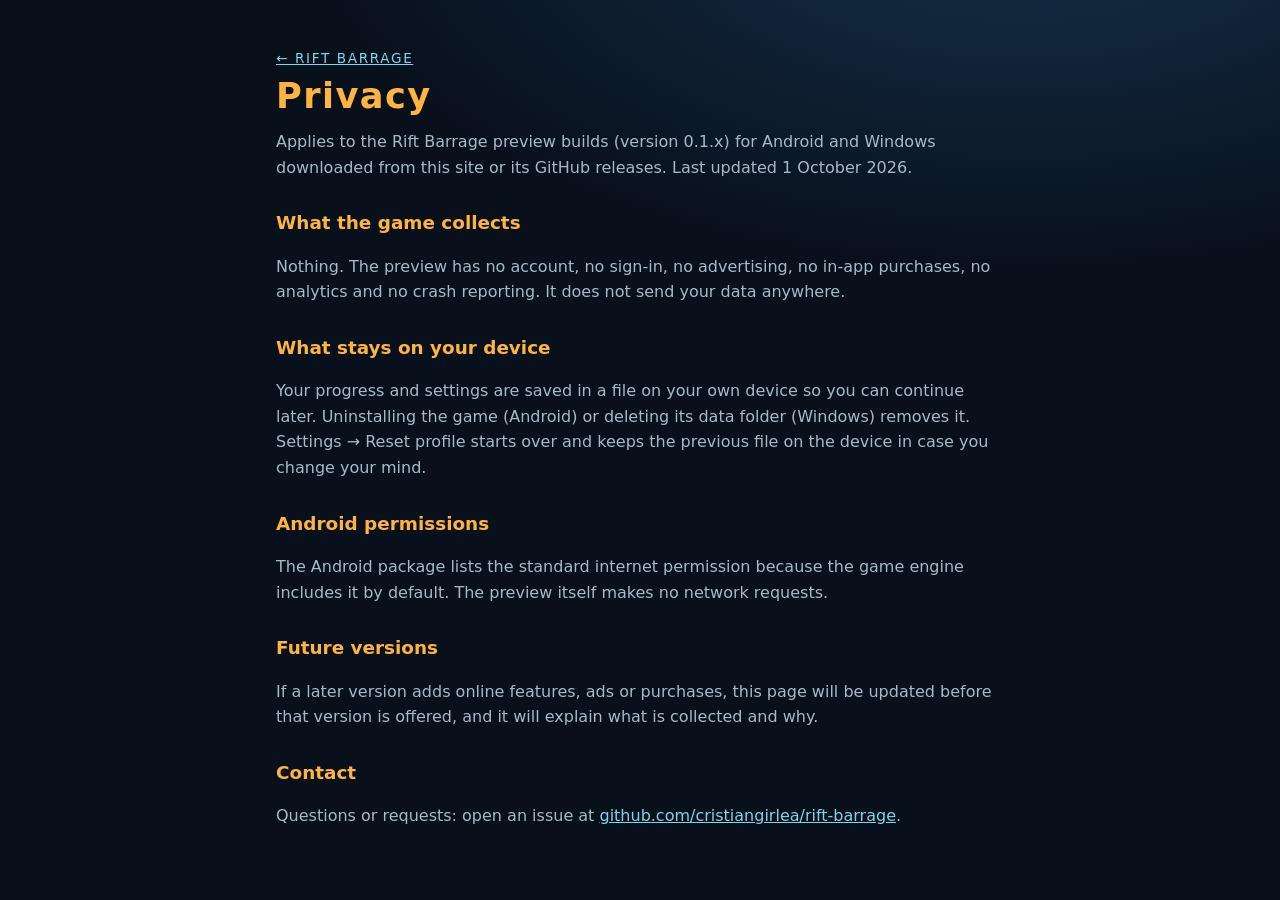
==== site/privacy/index.html @ e7290a7e "Rift Barrage public site, screenshots and release notes (preview 0.1.0)" ====
<!doctype html>
<html lang="en">
<head>
  <meta charset="utf-8">
  <meta name="viewport" content="width=device-width, initial-scale=1">
  <title>Rift Barrage Privacy</title>
  <meta name="description" content="Privacy information for the Rift Barrage preview builds.">
  <meta name="theme-color" content="#08101c">
  <link rel="stylesheet" href="../style.css">
</head>
<body>
  <main class="doc">
    <p class="kicker"><a href="../">← Rift Barrage</a></p>
    <h1>Privacy</h1>
    <p>Applies to the Rift Barrage preview builds (version 0.1.x) for Android and Windows downloaded from this site or its GitHub releases. Last updated 1 October 2026.</p>

    <h2>What the game collects</h2>
    <p>Nothing. The preview has no account, no sign-in, no advertising, no in-app purchases, no analytics and no crash reporting. It does not send your data anywhere.</p>

    <h2>What stays on your device</h2>
    <p>Your progress and settings are saved in a file on your own device so you can continue later. Uninstalling the game (Android) or deleting its data folder (Windows) removes it. Settings → Reset profile starts over and keeps the previous file on the device in case you change your mind.</p>

    <h2>Android permissions</h2>
    <p>The Android package lists the standard internet permission because the game engine includes it by default. The preview itself makes no network requests.</p>

    <h2>Future versions</h2>
    <p>If a later version adds online features, ads or purchases, this page will be updated before that version is offered, and it will explain what is collected and why.</p>

    <h2>Contact</h2>
    <p>Questions or requests: open an issue at <a href="https://github.com/cristiangirlea/rift-barrage/issues">github.com/cristiangirlea/rift-barrage</a>.</p>
  </main>
</body>
</html>
---- site/style.css ----
:root {
  --bg: #08101c;
  --panel: #0f1c2c;
  --panel-edge: #1d3247;
  --ink: #eef2f0;
  --muted: #a7b9c7;
  --amber: #ffb340;
  --amber-ink: #1d1206;
  --cyan: #7dd7e6;
}

* { box-sizing: border-box; }
html { background: var(--bg); }
body {
  margin: 0;
  background: radial-gradient(1200px 600px at 80% -10%, #16314a 0%, transparent 60%), var(--bg);
  color: var(--ink);
  font: 16px/1.6 system-ui, -apple-system, "Segoe UI", Roboto, sans-serif;
}
a { color: var(--cyan); }
code { background: #0b1626; border: 1px solid var(--panel-edge); border-radius: 4px; padding: 0 4px; font-size: 0.92em; }

.hero { position: relative; min-height: 78vh; display: flex; align-items: flex-end; overflow: hidden; }
.hero-art { position: absolute; inset: 0; width: 100%; height: 100%; object-fit: cover; object-position: center 50%; opacity: 0.6; }
.hero::after { content: ""; position: absolute; inset: 0; background: linear-gradient(180deg, transparent 40%, var(--bg) 96%); }
.hero-text { position: relative; z-index: 1; max-width: 1100px; width: 100%; margin: 0 auto; padding: 48px 16px 56px; }
.kicker { color: var(--cyan); letter-spacing: 0.12em; text-transform: uppercase; font-size: 0.85rem; margin: 0; }
h1 { font-size: clamp(2.6rem, 8vw, 5.2rem); line-height: 1; margin: 8px 0 12px; color: var(--amber); letter-spacing: 0.04em; }
.lead { font-size: clamp(1rem, 2.4vw, 1.25rem); max-width: 640px; margin: 0 0 24px; }
.downloads { display: flex; flex-wrap: wrap; gap: 12px; }
.btn { display: inline-block; padding: 14px 22px; border-radius: 8px; border: 1px solid var(--panel-edge); background: var(--panel);
  color: var(--ink); text-decoration: none; font-weight: 600; }
.btn:hover { border-color: var(--cyan); }
.btn.primary { background: var(--amber); color: var(--amber-ink); border-color: var(--amber); }
.btn.primary:hover { filter: brightness(1.06); }
.fine { color: var(--muted); font-size: 0.9rem; }

main { max-width: 1100px; margin: 0 auto; padding: 0 16px; }
.features { display: grid; grid-template-columns: repeat(auto-fit, minmax(240px, 1fr)); gap: 16px; margin: 8px 0 48px; }
.features article { background: var(--panel); border: 1px solid var(--panel-edge); border-radius: 10px; padding: 18px; }
.features h2 { color: var(--amber); font-size: 1.1rem; margin: 0 0 6px; }
.features p { margin: 0; color: var(--muted); }

.section-title { font-size: 1.5rem; margin: 0 0 16px; }
.gallery { display: grid; grid-template-columns: repeat(auto-fit, minmax(300px, 1fr)); gap: 14px; margin-bottom: 48px; }
.gallery figure { margin: 0; background: var(--panel); border: 1px solid var(--panel-edge); border-radius: 10px; overflow: hidden; }
.gallery img { display: block; width: 100%; height: auto; aspect-ratio: 16 / 9; object-fit: cover; }
.gallery figcaption { padding: 8px 12px; color: var(--muted); font-size: 0.9rem; }

.install { margin-bottom: 48px; }
.columns { display: grid; grid-template-columns: repeat(auto-fit, minmax(280px, 1fr)); gap: 16px; }
.columns > div { background: var(--panel); border: 1px solid var(--panel-edge); border-radius: 10px; padding: 18px; }
.columns h3 { margin: 0 0 6px; color: var(--amber); }
.columns ol { margin: 0; padding-left: 20px; color: var(--muted); }

footer { border-top: 1px solid var(--panel-edge); text-align: center; padding: 24px 16px 36px; }
footer p { margin: 4px 0; }

.doc { max-width: 760px; margin: 0 auto; padding: 48px 16px; }
.doc h1 { font-size: 2.2rem; }
.doc h2 { color: var(--amber); font-size: 1.15rem; margin-top: 28px; }
.doc p, .doc li { color: var(--muted); }
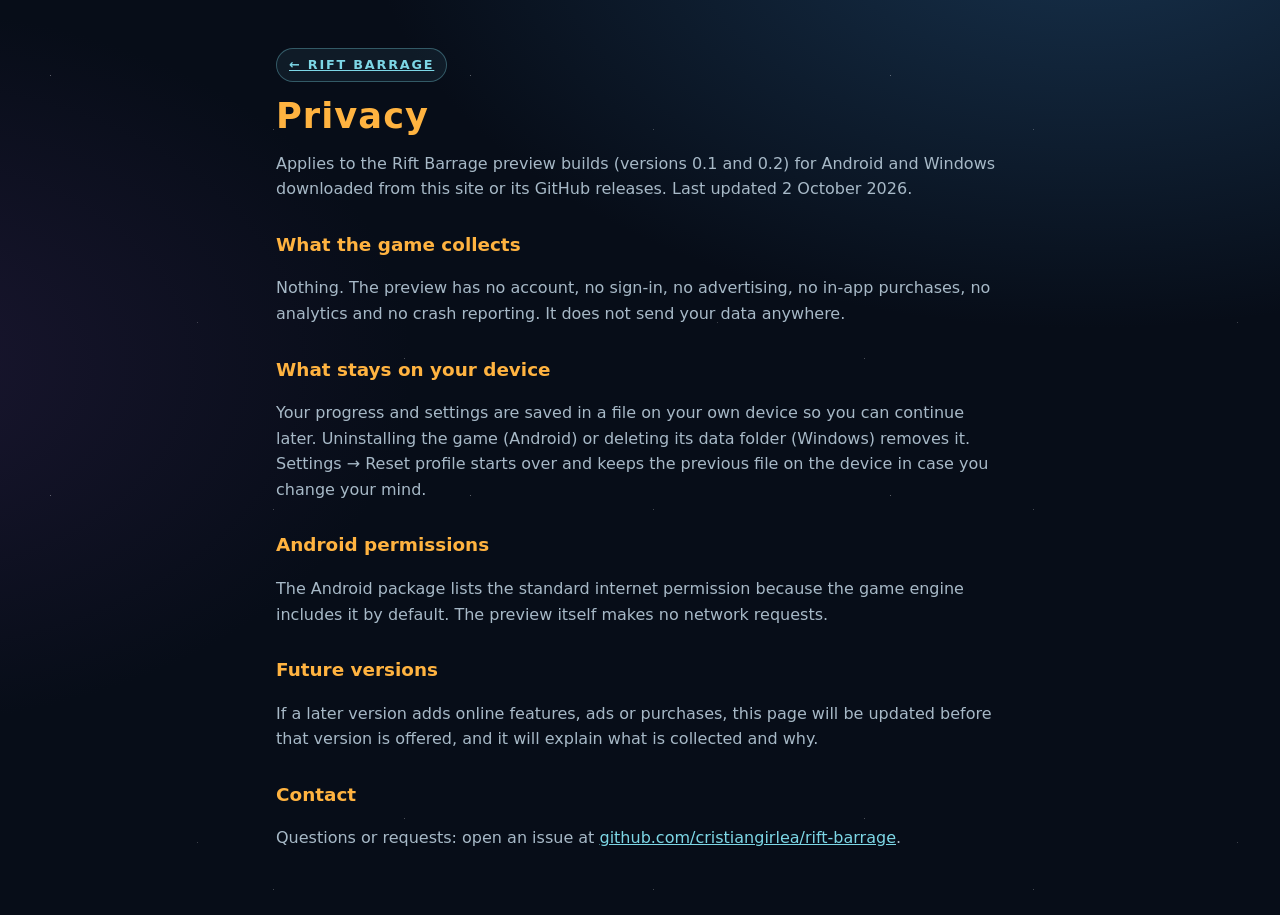
==== commit 8506a5b8: "Redesign the site: gameplay loop hero, 0.2.0 screenshots, FAQ and social card Fresh captures from th" ====
--- a/site/privacy/index.html
+++ b/site/privacy/index.html
@@ -12,7 +12,7 @@
   <main class="doc">
     <p class="kicker"><a href="../">← Rift Barrage</a></p>
     <h1>Privacy</h1>
-    <p>Applies to the Rift Barrage preview builds (version 0.1.x) for Android and Windows downloaded from this site or its GitHub releases. Last updated 1 October 2026.</p>
+    <p>Applies to the Rift Barrage preview builds (versions 0.1 and 0.2) for Android and Windows downloaded from this site or its GitHub releases. Last updated 2 October 2026.</p>
 
     <h2>What the game collects</h2>
     <p>Nothing. The preview has no account, no sign-in, no advertising, no in-app purchases, no analytics and no crash reporting. It does not send your data anywhere.</p>
--- a/site/style.css
+++ b/site/style.css
@@ -1,62 +1,191 @@
 :root {
-  --bg: #08101c;
-  --panel: #0f1c2c;
-  --panel-edge: #1d3247;
+  --bg: #070d18;
+  --bg-2: #0b1424;
+  --panel: #0f1c2e;
+  --panel-edge: #1d3350;
   --ink: #eef2f0;
   --muted: #a7b9c7;
   --amber: #ffb340;
+  --amber-2: #ff8a3d;
   --amber-ink: #1d1206;
   --cyan: #7dd7e6;
+  --red: #e0424f;
+  --radius: 14px;
+  --max: 1140px;
 }
 
 * { box-sizing: border-box; }
-html { background: var(--bg); }
+html { background: var(--bg); scroll-behavior: smooth; }
 body {
   margin: 0;
-  background: radial-gradient(1200px 600px at 80% -10%, #16314a 0%, transparent 60%), var(--bg);
   color: var(--ink);
   font: 16px/1.6 system-ui, -apple-system, "Segoe UI", Roboto, sans-serif;
+  background:
+    radial-gradient(1px 1px at 12% 18%, #ffffff55 50%, transparent 51%),
+    radial-gradient(1px 1px at 72% 34%, #ffffff40 50%, transparent 51%),
+    radial-gradient(1.5px 1.5px at 38% 62%, #ffffff35 50%, transparent 51%),
+    radial-gradient(1px 1px at 88% 78%, #ffffff45 50%, transparent 51%),
+    radial-gradient(1200px 700px at 85% -10%, #17324d 0%, transparent 60%),
+    radial-gradient(900px 600px at -10% 40%, #1a1630 0%, transparent 60%),
+    var(--bg);
+  background-size: 420px 420px, 380px 380px, 520px 520px, 460px 460px, auto, auto, auto;
 }
 a { color: var(--cyan); }
+img { max-width: 100%; }
 code { background: #0b1626; border: 1px solid var(--panel-edge); border-radius: 4px; padding: 0 4px; font-size: 0.92em; }
+:focus-visible { outline: 2px solid var(--cyan); outline-offset: 3px; }
 
-.hero { position: relative; min-height: 78vh; display: flex; align-items: flex-end; overflow: hidden; }
-.hero-art { position: absolute; inset: 0; width: 100%; height: 100%; object-fit: cover; object-position: center 50%; opacity: 0.6; }
-.hero::after { content: ""; position: absolute; inset: 0; background: linear-gradient(180deg, transparent 40%, var(--bg) 96%); }
-.hero-text { position: relative; z-index: 1; max-width: 1100px; width: 100%; margin: 0 auto; padding: 48px 16px 56px; }
-.kicker { color: var(--cyan); letter-spacing: 0.12em; text-transform: uppercase; font-size: 0.85rem; margin: 0; }
-h1 { font-size: clamp(2.6rem, 8vw, 5.2rem); line-height: 1; margin: 8px 0 12px; color: var(--amber); letter-spacing: 0.04em; }
-.lead { font-size: clamp(1rem, 2.4vw, 1.25rem); max-width: 640px; margin: 0 0 24px; }
+/* ---------- top bar ---------- */
+.topbar {
+  position: sticky; top: 0; z-index: 10;
+  display: flex; align-items: center; justify-content: space-between; gap: 12px;
+  padding: 10px max(16px, calc((100% - var(--max)) / 2));
+  background: #070d18cc; backdrop-filter: blur(10px); border-bottom: 1px solid #1d335080;
+}
+.brand { display: flex; align-items: center; gap: 10px; color: var(--ink); text-decoration: none; font-weight: 800; letter-spacing: 0.08em; text-transform: uppercase; font-size: 0.95rem; }
+.brand img { border-radius: 50%; }
+.nav-links { display: flex; align-items: center; gap: 18px; }
+.nav-links a:not(.btn) { color: var(--muted); text-decoration: none; font-size: 0.95rem; }
+.nav-links a:not(.btn):hover { color: var(--ink); }
+
+/* ---------- buttons ---------- */
+.btn {
+  display: inline-flex; align-items: center; gap: 12px;
+  padding: 14px 22px; border-radius: 10px; border: 1px solid var(--panel-edge);
+  background: #0f1c2ecc; color: var(--ink); text-decoration: none; font-weight: 700;
+  transition: transform 0.15s ease, border-color 0.15s ease, box-shadow 0.15s ease;
+}
+.btn:hover { border-color: var(--cyan); transform: translateY(-2px); }
+.btn svg { width: 26px; height: 26px; fill: currentColor; flex: none; }
+.btn span { display: flex; flex-direction: column; line-height: 1.2; text-align: left; }
+.btn small { font-weight: 500; opacity: 0.75; font-size: 0.78rem; }
+.btn.primary {
+  background: linear-gradient(180deg, #ffc35e, var(--amber) 55%, var(--amber-2));
+  color: var(--amber-ink); border-color: #ffcb70;
+  box-shadow: 0 8px 30px #ffb34040, inset 0 1px 0 #fff6;
+}
+.btn.primary:hover { box-shadow: 0 12px 38px #ffb34066, inset 0 1px 0 #fff6; }
+.btn.big { padding: 16px 24px; font-size: 1.05rem; }
+.btn.small { padding: 8px 14px; font-size: 0.9rem; }
+
+/* ---------- hero ---------- */
+.hero { position: relative; min-height: min(88vh, 820px); display: flex; align-items: center; overflow: hidden; }
+.hero-art { position: absolute; inset: 0; width: 100%; height: 100%; object-fit: cover; opacity: 0.16; filter: blur(2px) saturate(1.2); }
+.hero::before { content: ""; position: absolute; inset: 0; background: radial-gradient(700px 500px at 75% 45%, #e0424f22, transparent 70%); z-index: 0; }
+.hero-inner { position: relative; z-index: 1; max-width: var(--max); width: 100%; margin: 0 auto; padding: 64px 16px 64px;
+  display: grid; grid-template-columns: 1fr 1.15fr; gap: 40px; align-items: center; }
+.hero::after { content: ""; position: absolute; inset: 0; background: linear-gradient(180deg, transparent 50%, var(--bg) 98%); }
+.hero-text { position: relative; }
+.kicker { display: inline-block; color: var(--cyan); letter-spacing: 0.14em; text-transform: uppercase; font-size: 0.8rem; font-weight: 700;
+  margin: 0; padding: 6px 12px; border: 1px solid #7dd7e655; border-radius: 999px; background: #7dd7e612; }
+h1 {
+  font-size: clamp(3rem, 10vw, 6.4rem); line-height: 0.92; margin: 18px 0 18px; letter-spacing: 0.03em; font-weight: 900;
+  background: linear-gradient(180deg, #ffe0a3 0%, var(--amber) 45%, var(--amber-2) 100%);
+  -webkit-background-clip: text; background-clip: text; color: transparent;
+  filter: drop-shadow(0 6px 28px #ff8a3d55);
+}
+.lead { font-size: clamp(1.15rem, 2.6vw, 1.6rem); line-height: 1.35; max-width: 620px; margin: 0 0 12px; }
+.lead strong { color: var(--amber); font-weight: 700; }
+.sub { color: var(--muted); max-width: 560px; margin: 0 0 28px; font-size: 1.05rem; }
 .downloads { display: flex; flex-wrap: wrap; gap: 12px; }
-.btn { display: inline-block; padding: 14px 22px; border-radius: 8px; border: 1px solid var(--panel-edge); background: var(--panel);
-  color: var(--ink); text-decoration: none; font-weight: 600; }
-.btn:hover { border-color: var(--cyan); }
-.btn.primary { background: var(--amber); color: var(--amber-ink); border-color: var(--amber); }
-.btn.primary:hover { filter: brightness(1.06); }
+.downloads.center { justify-content: center; }
+.trust { display: flex; flex-wrap: wrap; gap: 8px 18px; list-style: none; padding: 0; margin: 22px 0 0; color: var(--muted); font-size: 0.92rem; }
+.trust li::before { content: "✓"; color: var(--cyan); margin-right: 6px; font-weight: 800; }
+
+/* ---------- stats ---------- */
+.stats {
+  max-width: var(--max); margin: -8px auto 56px; padding: 0 16px;
+  display: grid; grid-template-columns: repeat(5, 1fr); gap: 12px; position: relative; z-index: 2;
+}
+.stats div { background: linear-gradient(180deg, #12233a, var(--panel)); border: 1px solid var(--panel-edge); border-radius: var(--radius); padding: 18px 14px; text-align: center; }
+.stats strong { display: block; font-size: clamp(1.8rem, 4vw, 2.6rem); line-height: 1; color: var(--amber); font-weight: 900; }
+.stats span { color: var(--muted); font-size: 0.88rem; }
+
+/* ---------- layout ---------- */
+main { max-width: var(--max); margin: 0 auto; padding: 0 16px; }
+section { margin-bottom: 88px; }
+.section-title { font-size: clamp(1.6rem, 3.4vw, 2.2rem); margin: 0 0 22px; }
+.eyebrow { color: var(--cyan); text-transform: uppercase; letter-spacing: 0.14em; font-size: 0.78rem; font-weight: 800; margin: 0 0 6px; }
 .fine { color: var(--muted); font-size: 0.9rem; }
 
-main { max-width: 1100px; margin: 0 auto; padding: 0 16px; }
-.features { display: grid; grid-template-columns: repeat(auto-fit, minmax(240px, 1fr)); gap: 16px; margin: 8px 0 48px; }
-.features article { background: var(--panel); border: 1px solid var(--panel-edge); border-radius: 10px; padding: 18px; }
-.features h2 { color: var(--amber); font-size: 1.1rem; margin: 0 0 6px; }
-.features p { margin: 0; color: var(--muted); }
+/* ---------- gameplay clip ---------- */
+.clip { margin: 0; text-align: center; transform: perspective(1400px) rotateY(-6deg); }
+.clip img {
+  display: block; width: 100%; border-radius: var(--radius); border: 1px solid var(--panel-edge);
+  box-shadow: 0 30px 80px #000a, 0 0 0 1px #ffffff08, 0 0 60px #7dd7e614;
+}
+.clip figcaption { color: var(--muted); font-size: 0.85rem; margin-top: 10px; }
 
-.section-title { font-size: 1.5rem; margin: 0 0 16px; }
-.gallery { display: grid; grid-template-columns: repeat(auto-fit, minmax(300px, 1fr)); gap: 14px; margin-bottom: 48px; }
-.gallery figure { margin: 0; background: var(--panel); border: 1px solid var(--panel-edge); border-radius: 10px; overflow: hidden; }
-.gallery img { display: block; width: 100%; height: auto; aspect-ratio: 16 / 9; object-fit: cover; }
-.gallery figcaption { padding: 8px 12px; color: var(--muted); font-size: 0.9rem; }
+/* ---------- feature rows ---------- */
+.rows { display: grid; gap: 64px; }
+.row { display: grid; grid-template-columns: 1.15fr 1fr; gap: 40px; align-items: center; }
+.row.flip > img { order: 2; }
+.row > img { width: 100%; border-radius: var(--radius); border: 1px solid var(--panel-edge); box-shadow: 0 20px 60px #0009; }
+.row h2 { font-size: clamp(1.5rem, 3vw, 2.1rem); line-height: 1.15; margin: 0 0 12px; }
+.row p:not(.eyebrow) { color: var(--muted); margin: 0; font-size: 1.05rem; }
 
-.install { margin-bottom: 48px; }
-.columns { display: grid; grid-template-columns: repeat(auto-fit, minmax(280px, 1fr)); gap: 16px; }
-.columns > div { background: var(--panel); border: 1px solid var(--panel-edge); border-radius: 10px; padding: 18px; }
-.columns h3 { margin: 0 0 6px; color: var(--amber); }
+/* ---------- new in ---------- */
+.cards { list-style: none; padding: 0; margin: 0 0 12px; display: grid; grid-template-columns: repeat(auto-fit, minmax(260px, 1fr)); gap: 14px; }
+.cards li { background: var(--panel); border: 1px solid var(--panel-edge); border-radius: var(--radius); padding: 18px 18px 18px 20px; color: var(--muted); border-left: 3px solid var(--amber); }
+.cards strong { display: block; color: var(--ink); margin-bottom: 4px; }
+
+/* ---------- gallery ---------- */
+.gallery { display: grid; grid-template-columns: repeat(auto-fit, minmax(260px, 1fr)); gap: 14px; }
+.gallery figure { margin: 0; background: var(--panel); border: 1px solid var(--panel-edge); border-radius: var(--radius); overflow: hidden; }
+.gallery img { display: block; width: 100%; height: auto; aspect-ratio: 16 / 9; object-fit: cover; transition: transform 0.3s ease; }
+.gallery figure:hover img { transform: scale(1.03); }
+.gallery figcaption { padding: 10px 14px; color: var(--muted); font-size: 0.9rem; }
+
+/* ---------- install ---------- */
+.columns { display: grid; grid-template-columns: repeat(auto-fit, minmax(280px, 1fr)); gap: 16px; margin-bottom: 8px; }
+.columns > div { background: var(--panel); border: 1px solid var(--panel-edge); border-radius: var(--radius); padding: 20px; }
+.columns h3 { margin: 0 0 8px; color: var(--amber); }
 .columns ol { margin: 0; padding-left: 20px; color: var(--muted); }
 
-footer { border-top: 1px solid var(--panel-edge); text-align: center; padding: 24px 16px 36px; }
+/* ---------- FAQ ---------- */
+.faq details { background: var(--panel); border: 1px solid var(--panel-edge); border-radius: 12px; margin-bottom: 10px; }
+.faq summary { cursor: pointer; padding: 16px 20px; font-weight: 700; list-style: none; display: flex; justify-content: space-between; gap: 12px; }
+.faq summary::-webkit-details-marker { display: none; }
+.faq summary::after { content: "+"; color: var(--amber); font-size: 1.3rem; line-height: 1; transition: transform 0.2s ease; }
+.faq details[open] summary::after { transform: rotate(45deg); }
+.faq details p { margin: 0; padding: 0 20px 18px; color: var(--muted); }
+
+/* ---------- final CTA ---------- */
+.final {
+  text-align: center; padding: 56px 20px; border-radius: 20px; border: 1px solid var(--panel-edge);
+  background: radial-gradient(600px 240px at 50% 0%, #ffb34022, transparent 70%), linear-gradient(180deg, #12233a, var(--panel));
+}
+.final h2 { font-size: clamp(1.8rem, 4vw, 2.6rem); margin: 0 0 6px; }
+.final p { color: var(--muted); margin: 0 0 24px; }
+
+/* ---------- footer ---------- */
+footer { border-top: 1px solid var(--panel-edge); text-align: center; padding: 28px 16px 40px; color: var(--muted); }
 footer p { margin: 4px 0; }
 
+/* ---------- privacy and other docs ---------- */
 .doc { max-width: 760px; margin: 0 auto; padding: 48px 16px; }
-.doc h1 { font-size: 2.2rem; }
+.doc h1 { font-size: 2.2rem; background: none; color: var(--amber); filter: none; -webkit-background-clip: initial; background-clip: initial; }
 .doc h2 { color: var(--amber); font-size: 1.15rem; margin-top: 28px; }
 .doc p, .doc li { color: var(--muted); }
+
+/* ---------- small screens ---------- */
+@media (max-width: 860px) {
+  .stats { grid-template-columns: repeat(3, 1fr); }
+  .row, .row.flip { grid-template-columns: 1fr; gap: 18px; }
+  .row.flip > img { order: 0; }
+  .nav-links a:not(.btn) { display: none; }
+  .hero-inner { grid-template-columns: 1fr; gap: 28px; padding-top: 40px; }
+  .clip { transform: none; }
+}
+@media (max-width: 520px) {
+  .stats { grid-template-columns: repeat(2, 1fr); }
+  .stats div:last-child { grid-column: 1 / -1; }
+  .btn.big { width: 100%; }
+  .hero-inner { padding-top: 28px; }
+  .kicker { letter-spacing: 0.06em; font-size: 0.72rem; }
+}
+@media (prefers-reduced-motion: reduce) {
+  .clip { transform: none; }
+  html { scroll-behavior: auto; }
+  .btn, .gallery img, .faq summary::after { transition: none; }
+}
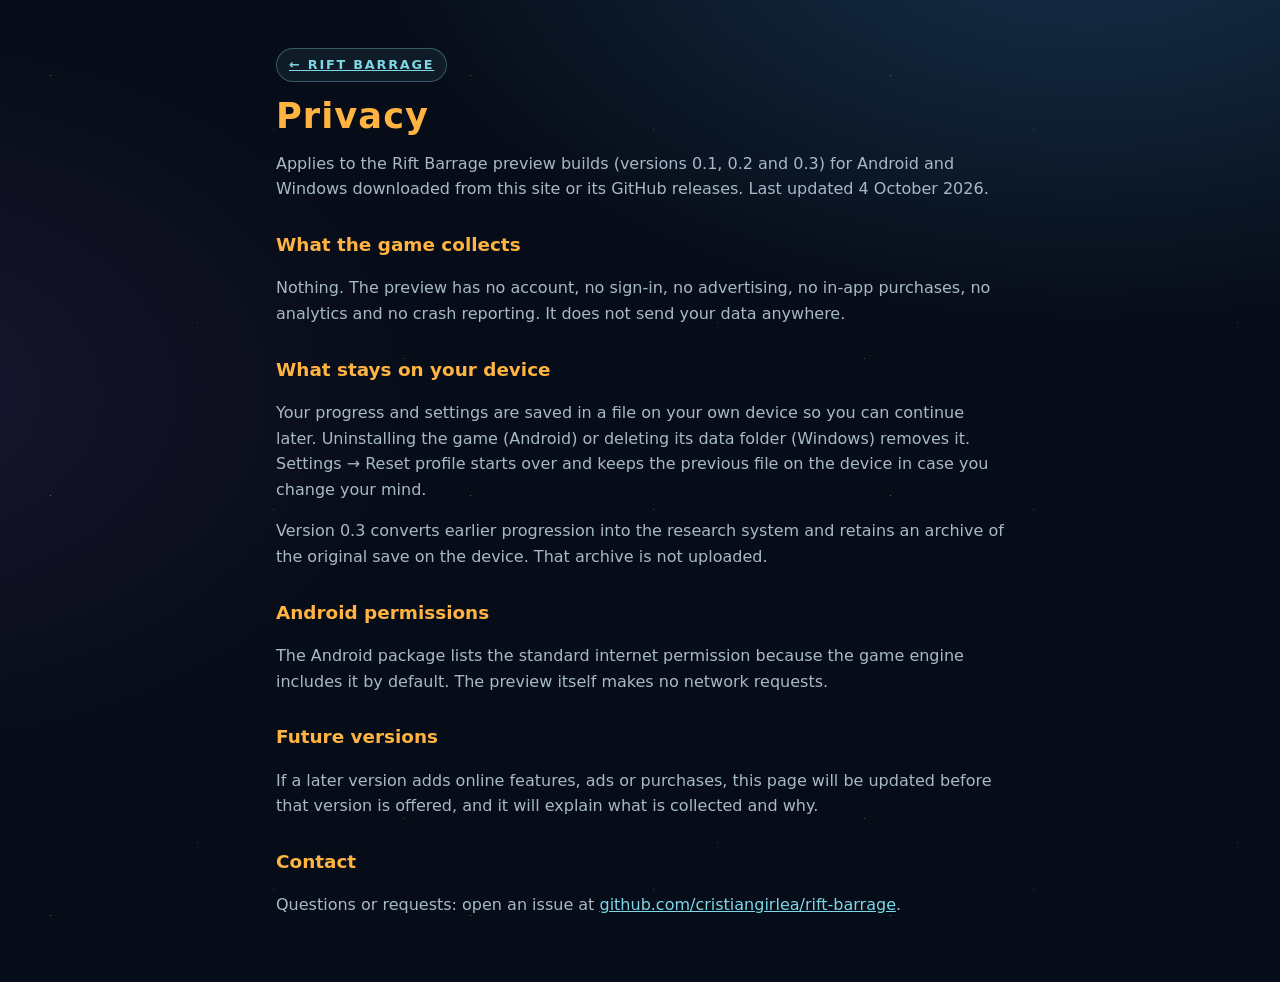
==== commit 3637d9d2: "Preview 0.3.0: detailed fleet and research progression" ====
--- a/site/privacy/index.html
+++ b/site/privacy/index.html
@@ -12,13 +12,14 @@
   <main class="doc">
     <p class="kicker"><a href="../">← Rift Barrage</a></p>
     <h1>Privacy</h1>
-    <p>Applies to the Rift Barrage preview builds (versions 0.1 and 0.2) for Android and Windows downloaded from this site or its GitHub releases. Last updated 2 October 2026.</p>
+    <p>Applies to the Rift Barrage preview builds (versions 0.1, 0.2 and 0.3) for Android and Windows downloaded from this site or its GitHub releases. Last updated 4 October 2026.</p>
 
     <h2>What the game collects</h2>
     <p>Nothing. The preview has no account, no sign-in, no advertising, no in-app purchases, no analytics and no crash reporting. It does not send your data anywhere.</p>
 
     <h2>What stays on your device</h2>
     <p>Your progress and settings are saved in a file on your own device so you can continue later. Uninstalling the game (Android) or deleting its data folder (Windows) removes it. Settings → Reset profile starts over and keeps the previous file on the device in case you change your mind.</p>
+    <p>Version 0.3 converts earlier progression into the research system and retains an archive of the original save on the device. That archive is not uploaded.</p>
 
     <h2>Android permissions</h2>
     <p>The Android package lists the standard internet permission because the game engine includes it by default. The preview itself makes no network requests.</p>
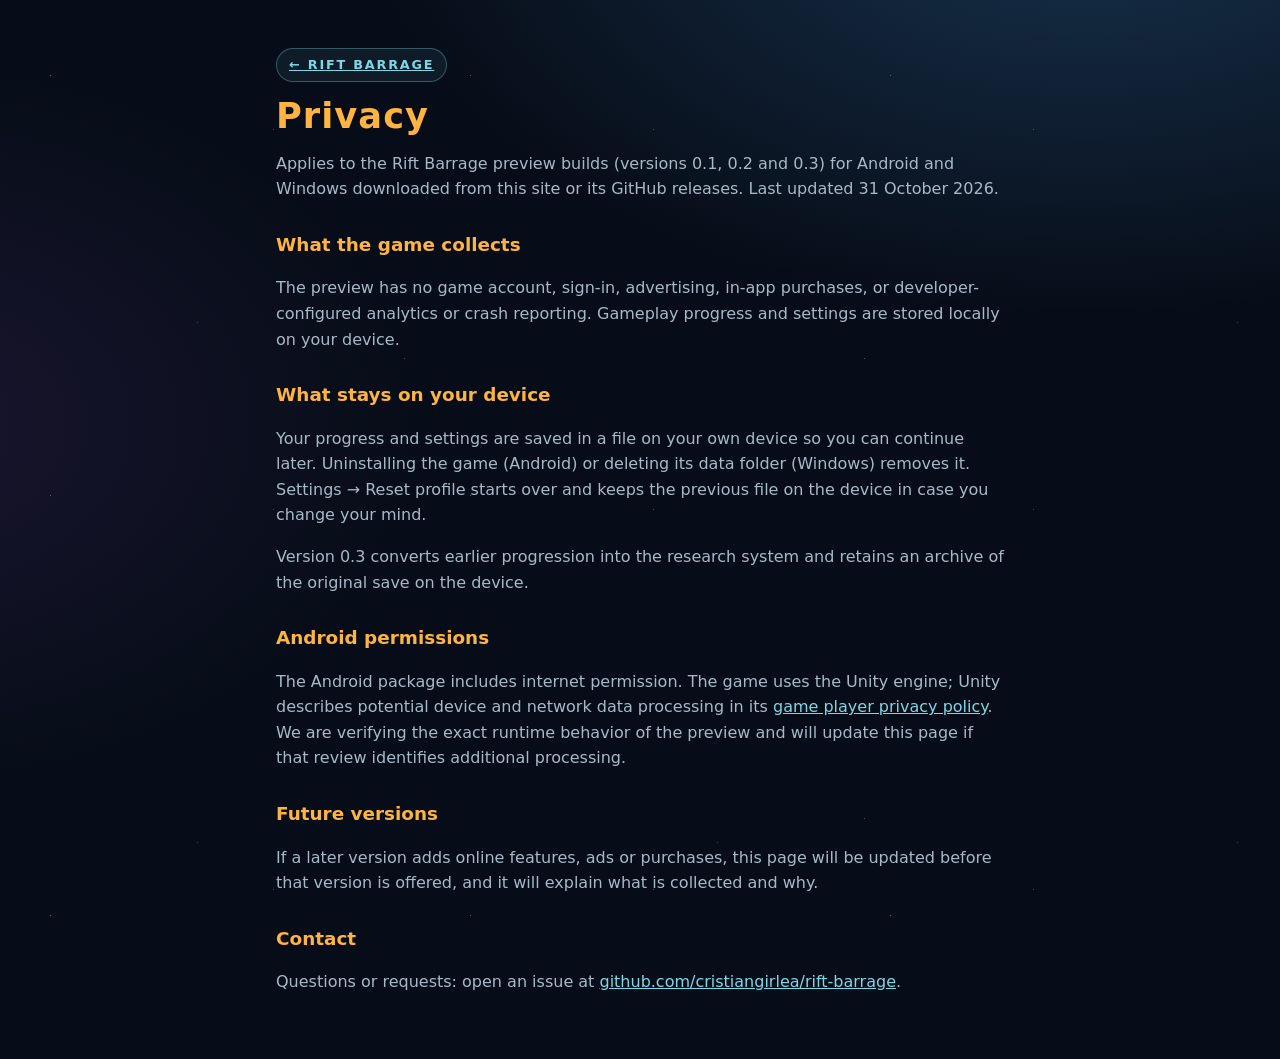
==== commit 8e1fa081: "Clarify preview progress and privacy" ====
--- a/site/privacy/index.html
+++ b/site/privacy/index.html
@@ -6,23 +6,24 @@
   <title>Rift Barrage Privacy</title>
   <meta name="description" content="Privacy information for the Rift Barrage preview builds.">
   <meta name="theme-color" content="#08101c">
+  <link rel="icon" type="image/png" sizes="32x32" href="../favicon-32.png">
   <link rel="stylesheet" href="../style.css">
 </head>
 <body>
   <main class="doc">
     <p class="kicker"><a href="../">← Rift Barrage</a></p>
     <h1>Privacy</h1>
-    <p>Applies to the Rift Barrage preview builds (versions 0.1, 0.2 and 0.3) for Android and Windows downloaded from this site or its GitHub releases. Last updated 4 October 2026.</p>
+    <p>Applies to the Rift Barrage preview builds (versions 0.1, 0.2 and 0.3) for Android and Windows downloaded from this site or its GitHub releases. Last updated 31 October 2026.</p>
 
     <h2>What the game collects</h2>
-    <p>Nothing. The preview has no account, no sign-in, no advertising, no in-app purchases, no analytics and no crash reporting. It does not send your data anywhere.</p>
+    <p>The preview has no game account, sign-in, advertising, in-app purchases, or developer-configured analytics or crash reporting. Gameplay progress and settings are stored locally on your device.</p>
 
     <h2>What stays on your device</h2>
     <p>Your progress and settings are saved in a file on your own device so you can continue later. Uninstalling the game (Android) or deleting its data folder (Windows) removes it. Settings → Reset profile starts over and keeps the previous file on the device in case you change your mind.</p>
-    <p>Version 0.3 converts earlier progression into the research system and retains an archive of the original save on the device. That archive is not uploaded.</p>
+    <p>Version 0.3 converts earlier progression into the research system and retains an archive of the original save on the device.</p>
 
     <h2>Android permissions</h2>
-    <p>The Android package lists the standard internet permission because the game engine includes it by default. The preview itself makes no network requests.</p>
+    <p>The Android package includes internet permission. The game uses the Unity engine; Unity describes potential device and network data processing in its <a href="https://unity.com/legal/game-player-and-app-user-privacy-policy">game player privacy policy</a>. We are verifying the exact runtime behavior of the preview and will update this page if that review identifies additional processing.</p>
 
     <h2>Future versions</h2>
     <p>If a later version adds online features, ads or purchases, this page will be updated before that version is offered, and it will explain what is collected and why.</p>
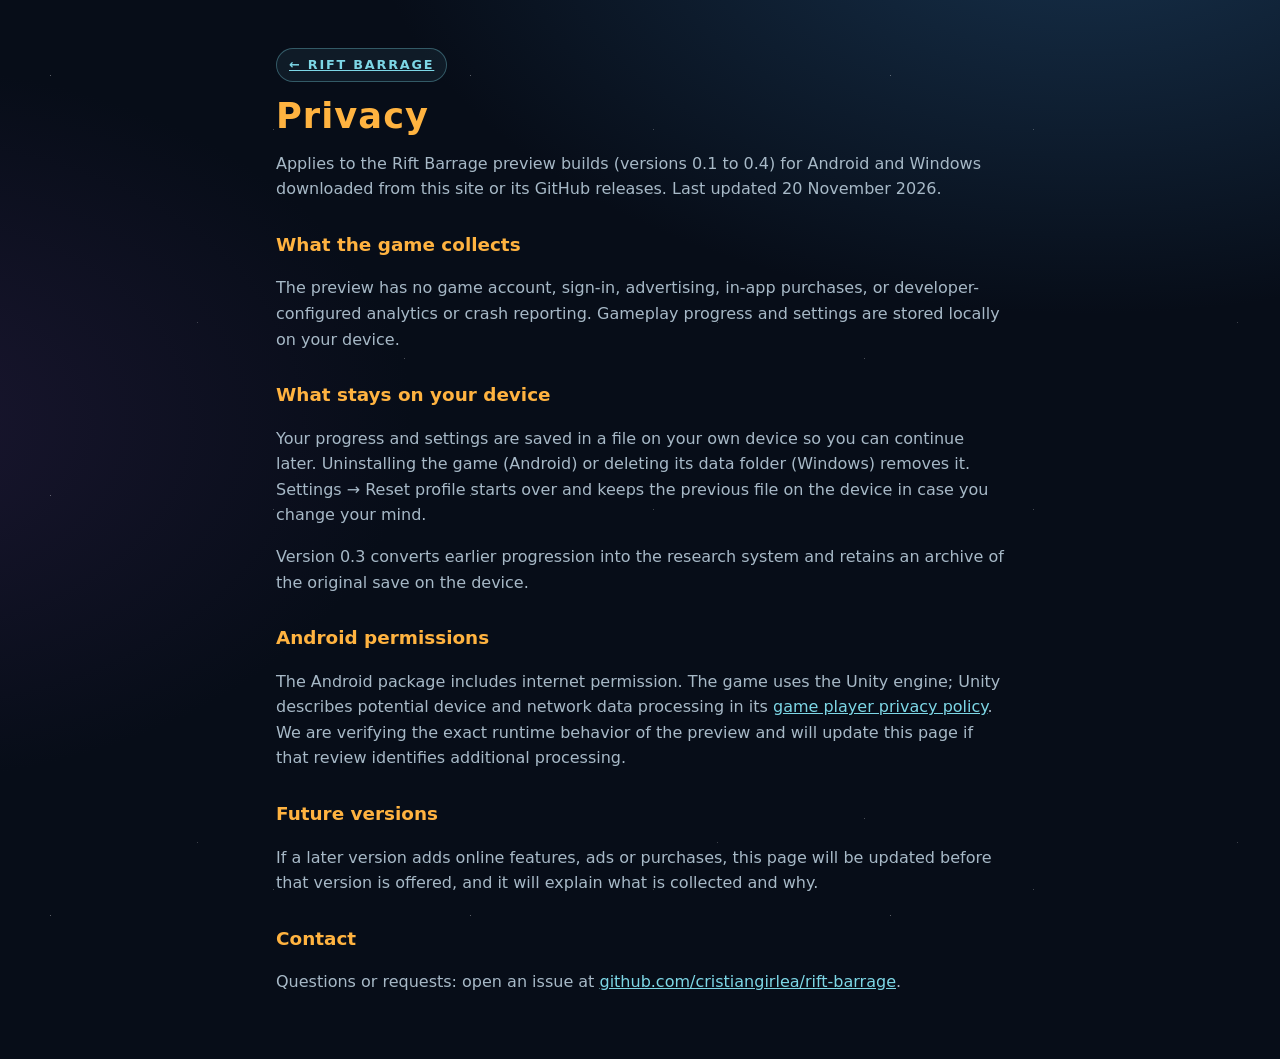
==== commit aa331207: "Preview 0.4.0: higher-tier ships, redesigned bosses and depth in motion" ====
--- a/site/privacy/index.html
+++ b/site/privacy/index.html
@@ -13,7 +13,7 @@
   <main class="doc">
     <p class="kicker"><a href="../">← Rift Barrage</a></p>
     <h1>Privacy</h1>
-    <p>Applies to the Rift Barrage preview builds (versions 0.1, 0.2 and 0.3) for Android and Windows downloaded from this site or its GitHub releases. Last updated 31 October 2026.</p>
+    <p>Applies to the Rift Barrage preview builds (versions 0.1 to 0.4) for Android and Windows downloaded from this site or its GitHub releases. Last updated 20 November 2026.</p>
 
     <h2>What the game collects</h2>
     <p>The preview has no game account, sign-in, advertising, in-app purchases, or developer-configured analytics or crash reporting. Gameplay progress and settings are stored locally on your device.</p>
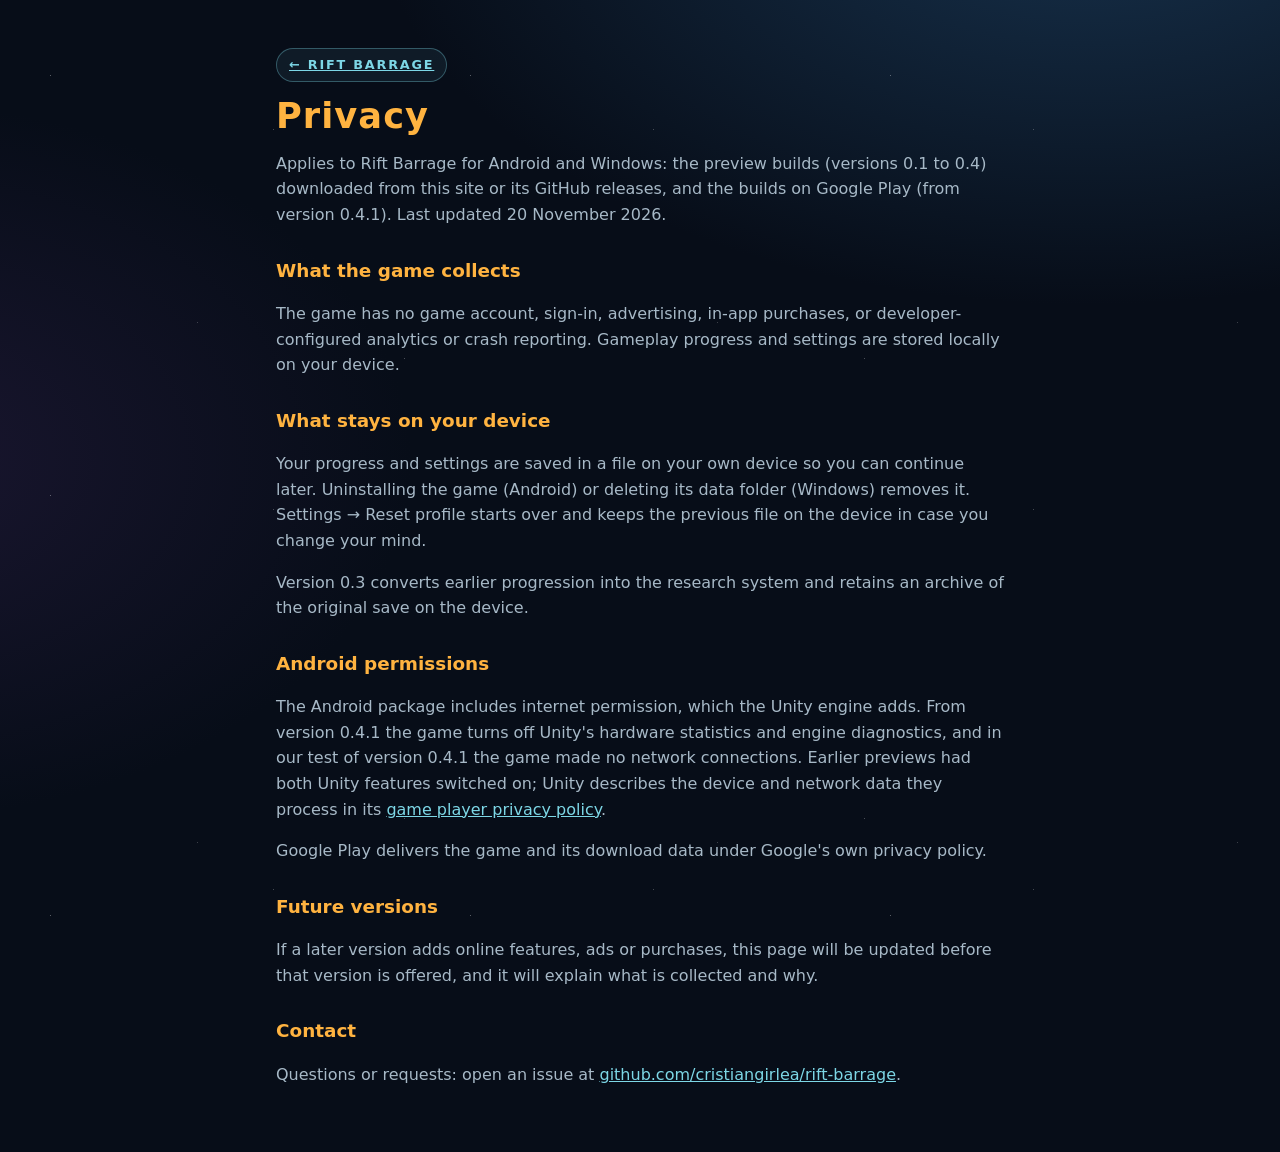
==== commit e1082118: "Privacy covers the Google Play build; hero stats show 34 ships" ====
--- a/site/privacy/index.html
+++ b/site/privacy/index.html
@@ -13,17 +13,18 @@
   <main class="doc">
     <p class="kicker"><a href="../">← Rift Barrage</a></p>
     <h1>Privacy</h1>
-    <p>Applies to the Rift Barrage preview builds (versions 0.1 to 0.4) for Android and Windows downloaded from this site or its GitHub releases. Last updated 20 November 2026.</p>
+    <p>Applies to Rift Barrage for Android and Windows: the preview builds (versions 0.1 to 0.4) downloaded from this site or its GitHub releases, and the builds on Google Play (from version 0.4.1). Last updated 20 November 2026.</p>
 
     <h2>What the game collects</h2>
-    <p>The preview has no game account, sign-in, advertising, in-app purchases, or developer-configured analytics or crash reporting. Gameplay progress and settings are stored locally on your device.</p>
+    <p>The game has no game account, sign-in, advertising, in-app purchases, or developer-configured analytics or crash reporting. Gameplay progress and settings are stored locally on your device.</p>
 
     <h2>What stays on your device</h2>
     <p>Your progress and settings are saved in a file on your own device so you can continue later. Uninstalling the game (Android) or deleting its data folder (Windows) removes it. Settings → Reset profile starts over and keeps the previous file on the device in case you change your mind.</p>
     <p>Version 0.3 converts earlier progression into the research system and retains an archive of the original save on the device.</p>
 
     <h2>Android permissions</h2>
-    <p>The Android package includes internet permission. The game uses the Unity engine; Unity describes potential device and network data processing in its <a href="https://unity.com/legal/game-player-and-app-user-privacy-policy">game player privacy policy</a>. We are verifying the exact runtime behavior of the preview and will update this page if that review identifies additional processing.</p>
+    <p>The Android package includes internet permission, which the Unity engine adds. From version 0.4.1 the game turns off Unity's hardware statistics and engine diagnostics, and in our test of version 0.4.1 the game made no network connections. Earlier previews had both Unity features switched on; Unity describes the device and network data they process in its <a href="https://unity.com/legal/game-player-and-app-user-privacy-policy">game player privacy policy</a>.</p>
+    <p>Google Play delivers the game and its download data under Google's own privacy policy.</p>
 
     <h2>Future versions</h2>
     <p>If a later version adds online features, ads or purchases, this page will be updated before that version is offered, and it will explain what is collected and why.</p>
